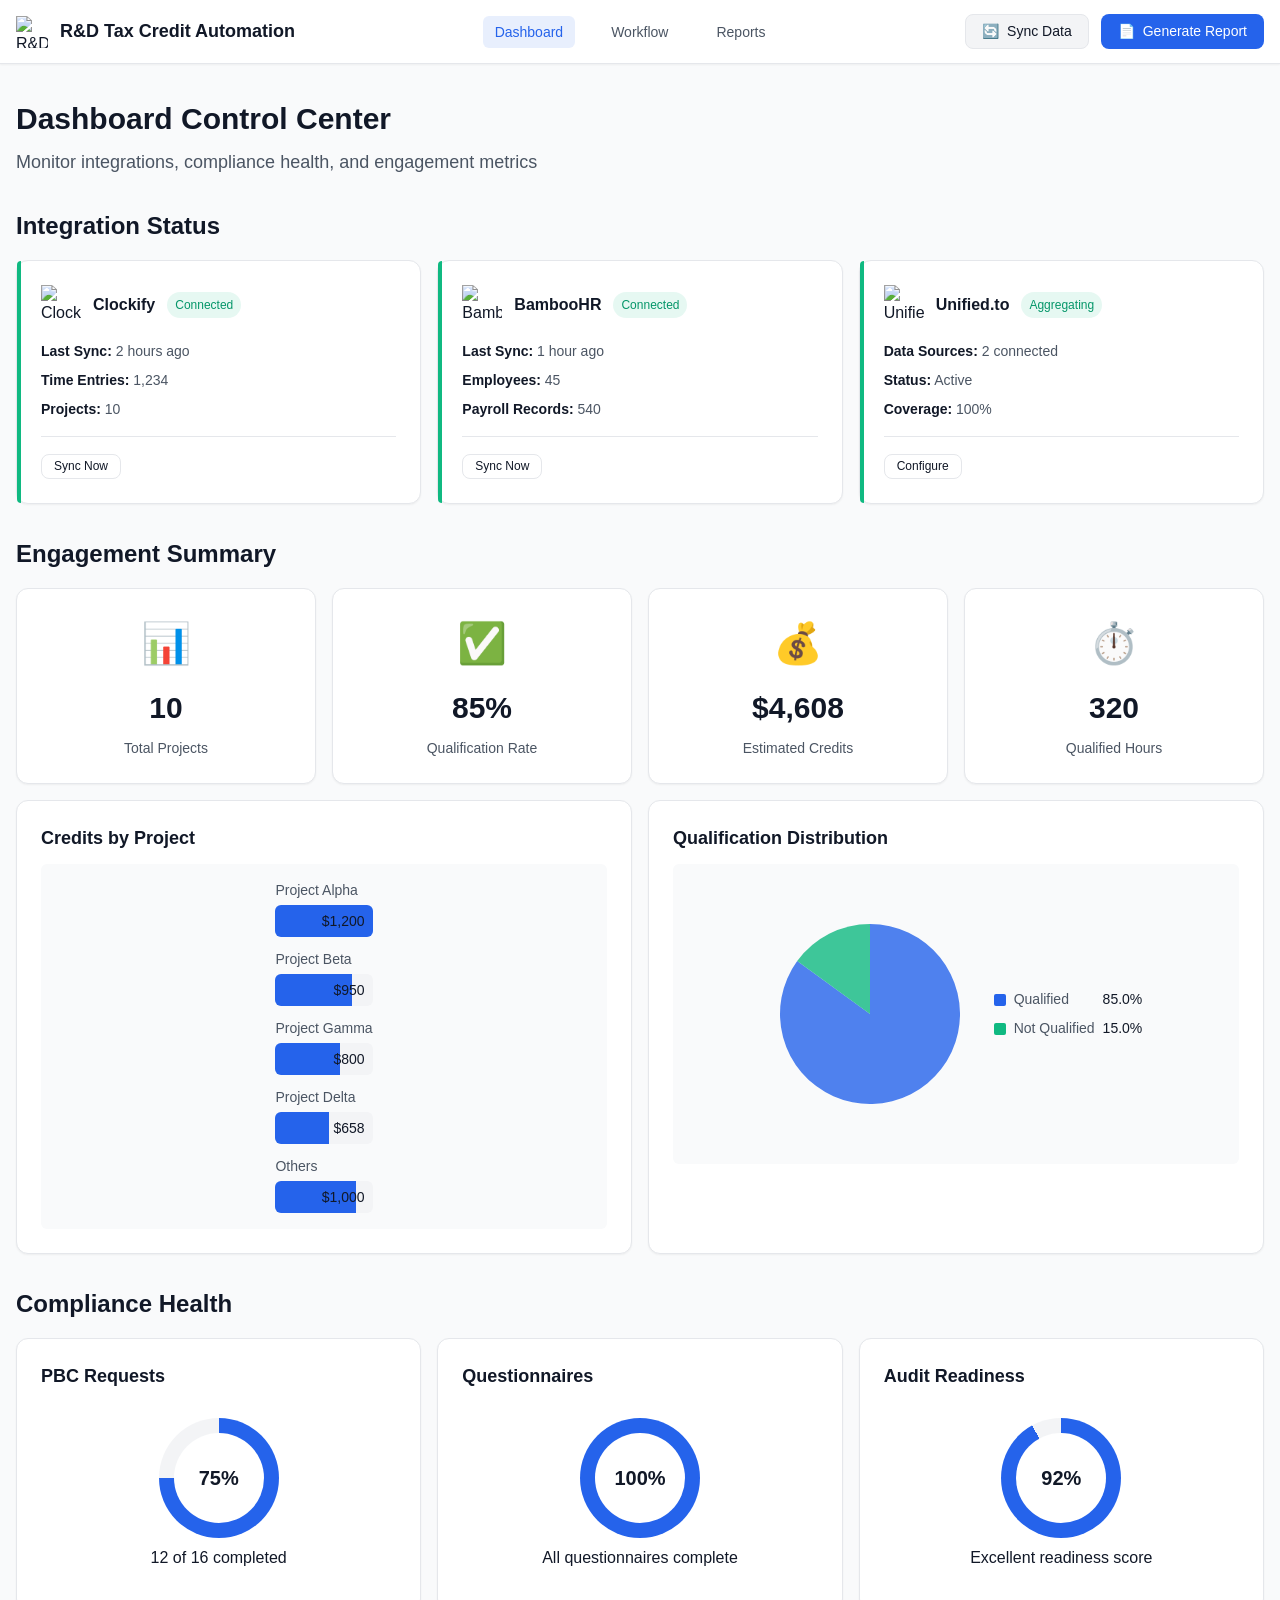
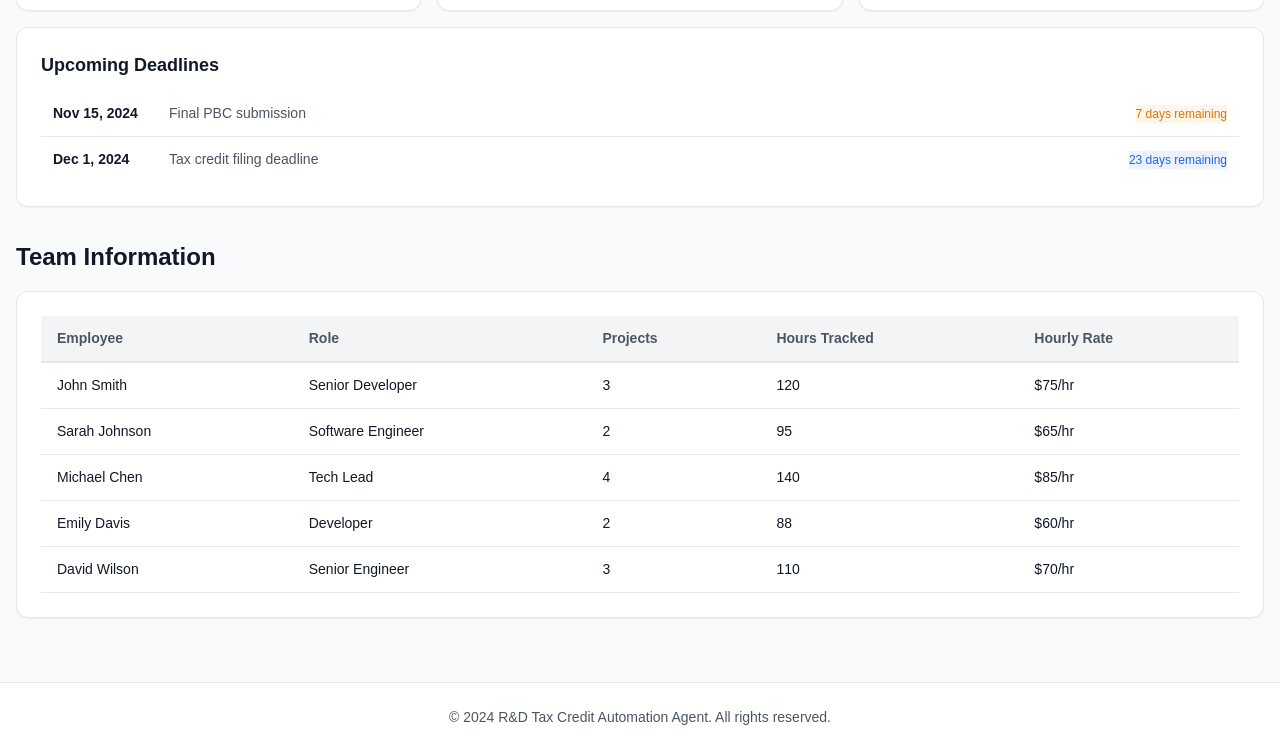
==== frontend/index.html @ 2ce55ed9 "files uploaded" ====
<!DOCTYPE html>
<html lang="en">
<head>
    <meta charset="UTF-8">
    <meta name="viewport" content="width=device-width, initial-scale=1.0">
    <meta name="description" content="R&D Tax Credit Automation Agent - Dashboard">
    <title>R&D Tax Credit Automation - Dashboard</title>
    
    <!-- CSS -->
    <link rel="stylesheet" href="css/variables.css">
    <link rel="stylesheet" href="css/reset.css">
    <link rel="stylesheet" href="css/utilities.css">
    <link rel="stylesheet" href="css/components.css">
    <link rel="stylesheet" href="css/dashboard.css">
    
    <!-- Favicon -->
    <link rel="icon" type="image/png" href="assets/icons/favicon.png">
</head>
<body>
    <!-- Navigation -->
    <nav class="navbar">
        <div class="container">
            <div class="navbar-brand">
                <img src="assets/icons/logo.svg" alt="R&D Tax Credit Automation" class="logo">
                <span class="brand-name">R&D Tax Credit Automation</span>
            </div>
            <ul class="navbar-menu">
                <li><a href="index.html" class="active">Dashboard</a></li>
                <li><a href="workflow.html">Workflow</a></li>
                <li><a href="reports.html">Reports</a></li>
            </ul>
            <div class="navbar-actions">
                <button class="btn btn-secondary" id="syncBtn">
                    <span class="icon">🔄</span> Sync Data
                </button>
                <button class="btn btn-primary" id="generateReportBtn">
                    <span class="icon">📄</span> Generate Report
                </button>
            </div>
        </div>
    </nav>

    <!-- Main Content -->
    <main class="main-content">
        <div class="container">
            <!-- Page Header -->
            <header class="page-header">
                <h1>Dashboard Control Center</h1>
                <p class="subtitle">Monitor integrations, compliance health, and engagement metrics</p>
            </header>

            <!-- Integration Status Section -->
            <section class="section">
                <h2 class="section-title">Integration Status</h2>
                <div class="grid grid-3">
                    <div class="card integration-card" data-status="healthy">
                        <div class="card-header">
                            <img src="assets/icons/clockify.svg" alt="Clockify" class="integration-icon">
                            <h3>Clockify</h3>
                            <span class="status-badge status-healthy">Connected</span>
                        </div>
                        <div class="card-body">
                            <p class="metric"><strong>Last Sync:</strong> 2 hours ago</p>
                            <p class="metric"><strong>Time Entries:</strong> 1,234</p>
                            <p class="metric"><strong>Projects:</strong> 10</p>
                        </div>
                        <div class="card-footer">
                            <button class="btn btn-sm btn-outline">Sync Now</button>
                        </div>
                    </div>

                    <div class="card integration-card" data-status="healthy">
                        <div class="card-header">
                            <img src="assets/icons/bamboohr.svg" alt="BambooHR" class="integration-icon">
                            <h3>BambooHR</h3>
                            <span class="status-badge status-healthy">Connected</span>
                        </div>
                        <div class="card-body">
                            <p class="metric"><strong>Last Sync:</strong> 1 hour ago</p>
                            <p class="metric"><strong>Employees:</strong> 45</p>
                            <p class="metric"><strong>Payroll Records:</strong> 540</p>
                        </div>
                        <div class="card-footer">
                            <button class="btn btn-sm btn-outline">Sync Now</button>
                        </div>
                    </div>

                    <div class="card integration-card" data-status="healthy">
                        <div class="card-header">
                            <img src="assets/icons/unified.svg" alt="Unified.to" class="integration-icon">
                            <h3>Unified.to</h3>
                            <span class="status-badge status-healthy">Aggregating</span>
                        </div>
                        <div class="card-body">
                            <p class="metric"><strong>Data Sources:</strong> 2 connected</p>
                            <p class="metric"><strong>Status:</strong> Active</p>
                            <p class="metric"><strong>Coverage:</strong> 100%</p>
                        </div>
                        <div class="card-footer">
                            <button class="btn btn-sm btn-outline">Configure</button>
                        </div>
                    </div>
                </div>
            </section>

            <!-- Engagement Summary Section -->
            <section class="section">
                <h2 class="section-title">Engagement Summary</h2>
                <div class="grid grid-4">
                    <div class="card stat-card">
                        <div class="stat-icon">📊</div>
                        <div class="stat-value">10</div>
                        <div class="stat-label">Total Projects</div>
                    </div>
                    <div class="card stat-card">
                        <div class="stat-icon">✅</div>
                        <div class="stat-value">85%</div>
                        <div class="stat-label">Qualification Rate</div>
                    </div>
                    <div class="card stat-card">
                        <div class="stat-icon">💰</div>
                        <div class="stat-value">$4,608</div>
                        <div class="stat-label">Estimated Credits</div>
                    </div>
                    <div class="card stat-card">
                        <div class="stat-icon">⏱️</div>
                        <div class="stat-value">320</div>
                        <div class="stat-label">Qualified Hours</div>
                    </div>
                </div>

                <div class="grid grid-2 mt-4">
                    <div class="card">
                        <h3 class="card-title">Credits by Project</h3>
                        <div id="creditsChart" class="chart-container">
                            <!-- Chart will be rendered by JavaScript -->
                        </div>
                    </div>
                    <div class="card">
                        <h3 class="card-title">Qualification Distribution</h3>
                        <div id="qualificationChart" class="chart-container">
                            <!-- Chart will be rendered by JavaScript -->
                        </div>
                    </div>
                </div>
            </section>

            <!-- Compliance Health Section -->
            <section class="section">
                <h2 class="section-title">Compliance Health</h2>
                <div class="grid grid-3">
                    <div class="card">
                        <h3 class="card-title">PBC Requests</h3>
                        <div class="compliance-metric">
                            <div class="progress-circle" data-progress="75">
                                <span class="progress-value">75%</span>
                            </div>
                            <p class="mt-2">12 of 16 completed</p>
                        </div>
                    </div>
                    <div class="card">
                        <h3 class="card-title">Questionnaires</h3>
                        <div class="compliance-metric">
                            <div class="progress-circle" data-progress="100">
                                <span class="progress-value">100%</span>
                            </div>
                            <p class="mt-2">All questionnaires complete</p>
                        </div>
                    </div>
                    <div class="card">
                        <h3 class="card-title">Audit Readiness</h3>
                        <div class="compliance-metric">
                            <div class="progress-circle" data-progress="92">
                                <span class="progress-value">92%</span>
                            </div>
                            <p class="mt-2">Excellent readiness score</p>
                        </div>
                    </div>
                </div>

                <div class="card mt-4">
                    <h3 class="card-title">Upcoming Deadlines</h3>
                    <ul class="deadline-list">
                        <li class="deadline-item">
                            <span class="deadline-date">Nov 15, 2024</span>
                            <span class="deadline-task">Final PBC submission</span>
                            <span class="deadline-status status-warning">7 days remaining</span>
                        </li>
                        <li class="deadline-item">
                            <span class="deadline-date">Dec 1, 2024</span>
                            <span class="deadline-task">Tax credit filing deadline</span>
                            <span class="deadline-status status-info">23 days remaining</span>
                        </li>
                    </ul>
                </div>
            </section>

            <!-- Team Information Section -->
            <section class="section">
                <h2 class="section-title">Team Information</h2>
                <div class="card">
                    <div class="table-container">
                        <table class="data-table">
                            <thead>
                                <tr>
                                    <th>Employee</th>
                                    <th>Role</th>
                                    <th>Projects</th>
                                    <th>Hours Tracked</th>
                                    <th>Hourly Rate</th>
                                </tr>
                            </thead>
                            <tbody id="teamTableBody">
                                <!-- Table rows will be populated by JavaScript -->
                            </tbody>
                        </table>
                    </div>
                </div>
            </section>
        </div>
    </main>

    <!-- Footer -->
    <footer class="footer">
        <div class="container">
            <p>&copy; 2024 R&D Tax Credit Automation Agent. All rights reserved.</p>
        </div>
    </footer>

    <!-- JavaScript -->
    <script src="js/utils.js"></script>
    <script src="js/charts.js"></script>
    <script src="js/dashboard.js"></script>
</body>
</html>
---- frontend/css/variables.css ----
/**
 * CSS Variables - Design System
 * Centralized design tokens for colors, typography, spacing, and more
 */

:root {
    /* Color Palette - Primary */
    --color-primary: #2563eb;
    --color-primary-light: #3b82f6;
    --color-primary-dark: #1e40af;
    --color-primary-hover: #1d4ed8;
    
    /* Color Palette - Secondary */
    --color-secondary: #64748b;
    --color-secondary-light: #94a3b8;
    --color-secondary-dark: #475569;
    
    /* Color Palette - Success */
    --color-success: #10b981;
    --color-success-light: #34d399;
    --color-success-dark: #059669;
    
    /* Color Palette - Warning */
    --color-warning: #f59e0b;
    --color-warning-light: #fbbf24;
    --color-warning-dark: #d97706;
    
    /* Color Palette - Error */
    --color-error: #ef4444;
    --color-error-light: #f87171;
    --color-error-dark: #dc2626;
    
    /* Color Palette - Info */
    --color-info: #3b82f6;
    --color-info-light: #60a5fa;
    --color-info-dark: #2563eb;
    
    /* Neutral Colors */
    --color-white: #ffffff;
    --color-black: #000000;
    --color-gray-50: #f9fafb;
    --color-gray-100: #f3f4f6;
    --color-gray-200: #e5e7eb;
    --color-gray-300: #d1d5db;
    --color-gray-400: #9ca3af;
    --color-gray-500: #6b7280;
    --color-gray-600: #4b5563;
    --color-gray-700: #374151;
    --color-gray-800: #1f2937;
    --color-gray-900: #111827;
    
    /* Background Colors */
    --bg-primary: var(--color-white);
    --bg-secondary: var(--color-gray-50);
    --bg-tertiary: var(--color-gray-100);
    --bg-dark: var(--color-gray-900);
    
    /* Text Colors */
    --text-primary: var(--color-gray-900);
    --text-secondary: var(--color-gray-600);
    --text-tertiary: var(--color-gray-500);
    --text-inverse: var(--color-white);
    --text-muted: var(--color-gray-400);
    
    /* Border Colors */
    --border-color: var(--color-gray-200);
    --border-color-light: var(--color-gray-100);
    --border-color-dark: var(--color-gray-300);
    
    /* Typography */
    --font-family-base: -apple-system, BlinkMacSystemFont, 'Segoe UI', Roboto, 'Helvetica Neue', Arial, sans-serif;
    --font-family-mono: 'SF Mono', Monaco, 'Cascadia Code', 'Roboto Mono', Consolas, 'Courier New', monospace;
    
    --font-size-xs: 0.75rem;      /* 12px */
    --font-size-sm: 0.875rem;     /* 14px */
    --font-size-base: 1rem;       /* 16px */
    --font-size-lg: 1.125rem;     /* 18px */
    --font-size-xl: 1.25rem;      /* 20px */
    --font-size-2xl: 1.5rem;      /* 24px */
    --font-size-3xl: 1.875rem;    /* 30px */
    --font-size-4xl: 2.25rem;     /* 36px */
    
    --font-weight-normal: 400;
    --font-weight-medium: 500;
    --font-weight-semibold: 600;
    --font-weight-bold: 700;
    
    --line-height-tight: 1.25;
    --line-height-normal: 1.5;
    --line-height-relaxed: 1.75;
    
    /* Spacing Scale */
    --spacing-0: 0;
    --spacing-1: 0.25rem;   /* 4px */
    --spacing-2: 0.5rem;    /* 8px */
    --spacing-3: 0.75rem;   /* 12px */
    --spacing-4: 1rem;      /* 16px */
    --spacing-5: 1.25rem;   /* 20px */
    --spacing-6: 1.5rem;    /* 24px */
    --spacing-8: 2rem;      /* 32px */
    --spacing-10: 2.5rem;   /* 40px */
    --spacing-12: 3rem;     /* 48px */
    --spacing-16: 4rem;     /* 64px */
    --spacing-20: 5rem;     /* 80px */
    
    /* Border Radius */
    --radius-sm: 0.25rem;   /* 4px */
    --radius-base: 0.375rem; /* 6px */
    --radius-md: 0.5rem;    /* 8px */
    --radius-lg: 0.75rem;   /* 12px */
    --radius-xl: 1rem;      /* 16px */
    --radius-full: 9999px;
    
    /* Shadows */
    --shadow-sm: 0 1px 2px 0 rgba(0, 0, 0, 0.05);
    --shadow-base: 0 1px 3px 0 rgba(0, 0, 0, 0.1), 0 1px 2px 0 rgba(0, 0, 0, 0.06);
    --shadow-md: 0 4px 6px -1px rgba(0, 0, 0, 0.1), 0 2px 4px -1px rgba(0, 0, 0, 0.06);
    --shadow-lg: 0 10px 15px -3px rgba(0, 0, 0, 0.1), 0 4px 6px -2px rgba(0, 0, 0, 0.05);
    --shadow-xl: 0 20px 25px -5px rgba(0, 0, 0, 0.1), 0 10px 10px -5px rgba(0, 0, 0, 0.04);
    --shadow-2xl: 0 25px 50px -12px rgba(0, 0, 0, 0.25);
    
    /* Transitions */
    --transition-fast: 150ms ease-in-out;
    --transition-base: 200ms ease-in-out;
    --transition-slow: 300ms ease-in-out;
    
    /* Z-Index Scale */
    --z-dropdown: 1000;
    --z-sticky: 1020;
    --z-fixed: 1030;
    --z-modal-backdrop: 1040;
    --z-modal: 1050;
    --z-popover: 1060;
    --z-tooltip: 1070;
    
    /* Container Widths */
    --container-sm: 640px;
    --container-md: 768px;
    --container-lg: 1024px;
    --container-xl: 1280px;
    --container-2xl: 1536px;
    
    /* Component Specific */
    --navbar-height: 64px;
    --sidebar-width: 280px;
    --footer-height: 60px;
    
    /* Status Colors */
    --status-healthy: var(--color-success);
    --status-warning: var(--color-warning);
    --status-error: var(--color-error);
    --status-info: var(--color-info);
    --status-pending: var(--color-gray-400);
}

/* Dark Mode Variables (Optional) */
@media (prefers-color-scheme: dark) {
    :root {
        --bg-primary: var(--color-gray-900);
        --bg-secondary: var(--color-gray-800);
        --bg-tertiary: var(--color-gray-700);
        
        --text-primary: var(--color-gray-100);
        --text-secondary: var(--color-gray-300);
        --text-tertiary: var(--color-gray-400);
        
        --border-color: var(--color-gray-700);
        --border-color-light: var(--color-gray-800);
        --border-color-dark: var(--color-gray-600);
    }
}
---- frontend/css/utilities.css ----
/**
 * Utility Classes
 * Reusable utility classes for common styling patterns
 */

/* Container */
.container {
    width: 100%;
    max-width: var(--container-xl);
    margin-left: auto;
    margin-right: auto;
    padding-left: var(--spacing-4);
    padding-right: var(--spacing-4);
}

.container-fluid {
    width: 100%;
    padding-left: var(--spacing-4);
    padding-right: var(--spacing-4);
}

/* Display */
.d-none { display: none !important; }
.d-block { display: block !important; }
.d-inline { display: inline !important; }
.d-inline-block { display: inline-block !important; }
.d-flex { display: flex !important; }
.d-inline-flex { display: inline-flex !important; }
.d-grid { display: grid !important; }

/* Flexbox */
.flex-row { flex-direction: row; }
.flex-column { flex-direction: column; }
.flex-wrap { flex-wrap: wrap; }
.flex-nowrap { flex-wrap: nowrap; }

.justify-start { justify-content: flex-start; }
.justify-end { justify-content: flex-end; }
.justify-center { justify-content: center; }
.justify-between { justify-content: space-between; }
.justify-around { justify-content: space-around; }

.align-start { align-items: flex-start; }
.align-end { align-items: flex-end; }
.align-center { align-items: center; }
.align-stretch { align-items: stretch; }

.flex-1 { flex: 1; }
.flex-auto { flex: auto; }
.flex-none { flex: none; }

/* Grid */
.grid {
    display: grid;
    gap: var(--spacing-4);
}

.grid-2 { grid-template-columns: repeat(2, 1fr); }
.grid-3 { grid-template-columns: repeat(3, 1fr); }
.grid-4 { grid-template-columns: repeat(4, 1fr); }
.grid-6 { grid-template-columns: repeat(6, 1fr); }

@media (max-width: 768px) {
    .grid-2,
    .grid-3,
    .grid-4,
    .grid-6 {
        grid-template-columns: 1fr;
    }
}

/* Spacing - Margin */
.m-0 { margin: 0 !important; }
.m-1 { margin: var(--spacing-1) !important; }
.m-2 { margin: var(--spacing-2) !important; }
.m-3 { margin: var(--spacing-3) !important; }
.m-4 { margin: var(--spacing-4) !important; }
.m-5 { margin: var(--spacing-5) !important; }
.m-6 { margin: var(--spacing-6) !important; }
.m-8 { margin: var(--spacing-8) !important; }

.mt-0 { margin-top: 0 !important; }
.mt-1 { margin-top: var(--spacing-1) !important; }
.mt-2 { margin-top: var(--spacing-2) !important; }
.mt-3 { margin-top: var(--spacing-3) !important; }
.mt-4 { margin-top: var(--spacing-4) !important; }
.mt-5 { margin-top: var(--spacing-5) !important; }
.mt-6 { margin-top: var(--spacing-6) !important; }
.mt-8 { margin-top: var(--spacing-8) !important; }

.mb-0 { margin-bottom: 0 !important; }
.mb-1 { margin-bottom: var(--spacing-1) !important; }
.mb-2 { margin-bottom: var(--spacing-2) !important; }
.mb-3 { margin-bottom: var(--spacing-3) !important; }
.mb-4 { margin-bottom: var(--spacing-4) !important; }
.mb-5 { margin-bottom: var(--spacing-5) !important; }
.mb-6 { margin-bottom: var(--spacing-6) !important; }
.mb-8 { margin-bottom: var(--spacing-8) !important; }

.ml-0 { margin-left: 0 !important; }
.ml-1 { margin-left: var(--spacing-1) !important; }
.ml-2 { margin-left: var(--spacing-2) !important; }
.ml-3 { margin-left: var(--spacing-3) !important; }
.ml-4 { margin-left: var(--spacing-4) !important; }

.mr-0 { margin-right: 0 !important; }
.mr-1 { margin-right: var(--spacing-1) !important; }
.mr-2 { margin-right: var(--spacing-2) !important; }
.mr-3 { margin-right: var(--spacing-3) !important; }
.mr-4 { margin-right: var(--spacing-4) !important; }

/* Spacing - Padding */
.p-0 { padding: 0 !important; }
.p-1 { padding: var(--spacing-1) !important; }
.p-2 { padding: var(--spacing-2) !important; }
.p-3 { padding: var(--spacing-3) !important; }
.p-4 { padding: var(--spacing-4) !important; }
.p-5 { padding: var(--spacing-5) !important; }
.p-6 { padding: var(--spacing-6) !important; }
.p-8 { padding: var(--spacing-8) !important; }

.pt-0 { padding-top: 0 !important; }
.pt-1 { padding-top: var(--spacing-1) !important; }
.pt-2 { padding-top: var(--spacing-2) !important; }
.pt-3 { padding-top: var(--spacing-3) !important; }
.pt-4 { padding-top: var(--spacing-4) !important; }

.pb-0 { padding-bottom: 0 !important; }
.pb-1 { padding-bottom: var(--spacing-1) !important; }
.pb-2 { padding-bottom: var(--spacing-2) !important; }
.pb-3 { padding-bottom: var(--spacing-3) !important; }
.pb-4 { padding-bottom: var(--spacing-4) !important; }

/* Text Alignment */
.text-left { text-align: left !important; }
.text-center { text-align: center !important; }
.text-right { text-align: right !important; }

/* Text Colors */
.text-primary { color: var(--text-primary) !important; }
.text-secondary { color: var(--text-secondary) !important; }
.text-tertiary { color: var(--text-tertiary) !important; }
.text-muted { color: var(--text-muted) !important; }
.text-success { color: var(--color-success) !important; }
.text-warning { color: var(--color-warning) !important; }
.text-error { color: var(--color-error) !important; }
.text-info { color: var(--color-info) !important; }

/* Font Weight */
.font-normal { font-weight: var(--font-weight-normal) !important; }
.font-medium { font-weight: var(--font-weight-medium) !important; }
.font-semibold { font-weight: var(--font-weight-semibold) !important; }
.font-bold { font-weight: var(--font-weight-bold) !important; }

/* Font Size */
.text-xs { font-size: var(--font-size-xs) !important; }
.text-sm { font-size: var(--font-size-sm) !important; }
.text-base { font-size: var(--font-size-base) !important; }
.text-lg { font-size: var(--font-size-lg) !important; }
.text-xl { font-size: var(--font-size-xl) !important; }
.text-2xl { font-size: var(--font-size-2xl) !important; }
.text-3xl { font-size: var(--font-size-3xl) !important; }

/* Background Colors */
.bg-primary { background-color: var(--bg-primary) !important; }
.bg-secondary { background-color: var(--bg-secondary) !important; }
.bg-tertiary { background-color: var(--bg-tertiary) !important; }
.bg-success { background-color: var(--color-success) !important; }
.bg-warning { background-color: var(--color-warning) !important; }
.bg-error { background-color: var(--color-error) !important; }
.bg-info { background-color: var(--color-info) !important; }

/* Border */
.border { border: 1px solid var(--border-color) !important; }
.border-top { border-top: 1px solid var(--border-color) !important; }
.border-bottom { border-bottom: 1px solid var(--border-color) !important; }
.border-left { border-left: 1px solid var(--border-color) !important; }
.border-right { border-right: 1px solid var(--border-color) !important; }
.border-none { border: none !important; }

/* Border Radius */
.rounded-none { border-radius: 0 !important; }
.rounded-sm { border-radius: var(--radius-sm) !important; }
.rounded { border-radius: var(--radius-base) !important; }
.rounded-md { border-radius: var(--radius-md) !important; }
.rounded-lg { border-radius: var(--radius-lg) !important; }
.rounded-full { border-radius: var(--radius-full) !important; }

/* Shadow */
.shadow-none { box-shadow: none !important; }
.shadow-sm { box-shadow: var(--shadow-sm) !important; }
.shadow { box-shadow: var(--shadow-base) !important; }
.shadow-md { box-shadow: var(--shadow-md) !important; }
.shadow-lg { box-shadow: var(--shadow-lg) !important; }
.shadow-xl { box-shadow: var(--shadow-xl) !important; }

/* Width */
.w-full { width: 100% !important; }
.w-auto { width: auto !important; }
.w-50 { width: 50% !important; }

/* Height */
.h-full { height: 100% !important; }
.h-auto { height: auto !important; }
.h-screen { height: 100vh !important; }

/* Overflow */
.overflow-hidden { overflow: hidden !important; }
.overflow-auto { overflow: auto !important; }
.overflow-scroll { overflow: scroll !important; }

/* Position */
.position-relative { position: relative !important; }
.position-absolute { position: absolute !important; }
.position-fixed { position: fixed !important; }
.position-sticky { position: sticky !important; }

/* Cursor */
.cursor-pointer { cursor: pointer !important; }
.cursor-default { cursor: default !important; }
.cursor-not-allowed { cursor: not-allowed !important; }

/* Visibility */
.visible { visibility: visible !important; }
.invisible { visibility: hidden !important; }

/* Opacity */
.opacity-0 { opacity: 0 !important; }
.opacity-50 { opacity: 0.5 !important; }
.opacity-75 { opacity: 0.75 !important; }
.opacity-100 { opacity: 1 !important; }

/* Transitions */
.transition { transition: all var(--transition-base) !important; }
.transition-fast { transition: all var(--transition-fast) !important; }
.transition-slow { transition: all var(--transition-slow) !important; }
---- frontend/css/components.css ----
/**
 * Component Styles
 * Reusable component styles for buttons, cards, forms, etc.
 */

/* ========== Buttons ========== */
.btn {
    display: inline-flex;
    align-items: center;
    justify-content: center;
    gap: var(--spacing-2);
    padding: var(--spacing-2) var(--spacing-4);
    font-size: var(--font-size-sm);
    font-weight: var(--font-weight-medium);
    line-height: var(--line-height-tight);
    border-radius: var(--radius-md);
    border: 1px solid transparent;
    cursor: pointer;
    transition: all var(--transition-base);
    white-space: nowrap;
}

.btn:hover {
    transform: translateY(-1px);
    box-shadow: var(--shadow-md);
}

.btn:active {
    transform: translateY(0);
}

.btn:disabled {
    opacity: 0.5;
    cursor: not-allowed;
    transform: none;
}

.btn-primary {
    background-color: var(--color-primary);
    color: var(--color-white);
}

.btn-primary:hover {
    background-color: var(--color-primary-hover);
}

.btn-secondary {
    background-color: var(--color-gray-100);
    color: var(--text-primary);
    border-color: var(--border-color);
}

.btn-secondary:hover {
    background-color: var(--color-gray-200);
}

.btn-outline {
    background-color: transparent;
    color: var(--text-primary);
    border-color: var(--border-color);
}

.btn-outline:hover {
    background-color: var(--bg-secondary);
}

.btn-sm {
    padding: var(--spacing-1) var(--spacing-3);
    font-size: var(--font-size-xs);
}

.btn-lg {
    padding: var(--spacing-3) var(--spacing-6);
    font-size: var(--font-size-base);
}

.btn-block {
    width: 100%;
}

.btn-group {
    display: inline-flex;
    gap: var(--spacing-1);
}

.btn-close {
    width: 32px;
    height: 32px;
    padding: 0;
    font-size: var(--font-size-2xl);
    line-height: 1;
    color: var(--text-secondary);
    background: transparent;
    border: none;
    cursor: pointer;
    transition: color var(--transition-base);
}

.btn-close:hover {
    color: var(--text-primary);
}

/* ========== Cards ========== */
.card {
    background-color: var(--bg-primary);
    border: 1px solid var(--border-color);
    border-radius: var(--radius-lg);
    padding: var(--spacing-6);
    box-shadow: var(--shadow-sm);
    transition: box-shadow var(--transition-base);
}

.card:hover {
    box-shadow: var(--shadow-md);
}

.card-header {
    display: flex;
    align-items: center;
    gap: var(--spacing-3);
    margin-bottom: var(--spacing-4);
}

.card-title {
    font-size: var(--font-size-lg);
    font-weight: var(--font-weight-semibold);
    color: var(--text-primary);
    margin-bottom: var(--spacing-3);
}

.card-body {
    color: var(--text-secondary);
}

.card-footer {
    margin-top: var(--spacing-4);
    padding-top: var(--spacing-4);
    border-top: 1px solid var(--border-color);
}

/* ========== Forms ========== */
.form-group {
    margin-bottom: var(--spacing-4);
}

.form-group label {
    display: block;
    margin-bottom: var(--spacing-2);
    font-size: var(--font-size-sm);
    font-weight: var(--font-weight-medium);
    color: var(--text-primary);
}

.form-control {
    width: 100%;
    padding: var(--spacing-2) var(--spacing-3);
    font-size: var(--font-size-sm);
    line-height: var(--line-height-normal);
    color: var(--text-primary);
    background-color: var(--bg-primary);
    border: 1px solid var(--border-color);
    border-radius: var(--radius-base);
    transition: border-color var(--transition-base);
}

.form-control:focus {
    outline: none;
    border-color: var(--color-primary);
    box-shadow: 0 0 0 3px rgba(37, 99, 235, 0.1);
}

.form-control:disabled {
    background-color: var(--bg-tertiary);
    cursor: not-allowed;
}

.form-control::placeholder {
    color: var(--text-muted);
}

select.form-control {
    cursor: pointer;
}

textarea.form-control {
    min-height: 100px;
    resize: vertical;
}

/* ========== Status Badges ========== */
.status-badge {
    display: inline-flex;
    align-items: center;
    padding: var(--spacing-1) var(--spacing-2);
    font-size: var(--font-size-xs);
    font-weight: var(--font-weight-medium);
    border-radius: var(--radius-full);
    white-space: nowrap;
}

.status-healthy {
    background-color: rgba(16, 185, 129, 0.1);
    color: var(--color-success-dark);
}

.status-warning {
    background-color: rgba(245, 158, 11, 0.1);
    color: var(--color-warning-dark);
}

.status-error {
    background-color: rgba(239, 68, 68, 0.1);
    color: var(--color-error-dark);
}

.status-info {
    background-color: rgba(59, 130, 246, 0.1);
    color: var(--color-info-dark);
}

.status-pending {
    background-color: rgba(156, 163, 175, 0.1);
    color: var(--color-gray-600);
}

/* ========== Tables ========== */
.table-container {
    overflow-x: auto;
}

.data-table {
    width: 100%;
    border-collapse: collapse;
}

.data-table thead {
    background-color: var(--bg-tertiary);
}

.data-table th {
    padding: var(--spacing-3) var(--spacing-4);
    text-align: left;
    font-size: var(--font-size-sm);
    font-weight: var(--font-weight-semibold);
    color: var(--text-secondary);
    border-bottom: 2px solid var(--border-color);
}

.data-table td {
    padding: var(--spacing-3) var(--spacing-4);
    font-size: var(--font-size-sm);
    color: var(--text-primary);
    border-bottom: 1px solid var(--border-color);
}

.data-table tbody tr:hover {
    background-color: var(--bg-secondary);
}

/* ========== Navigation ========== */
.navbar {
    position: sticky;
    top: 0;
    z-index: var(--z-sticky);
    height: var(--navbar-height);
    background-color: var(--bg-primary);
    border-bottom: 1px solid var(--border-color);
    box-shadow: var(--shadow-sm);
}

.navbar .container {
    display: flex;
    align-items: center;
    justify-content: space-between;
    height: 100%;
}

.navbar-brand {
    display: flex;
    align-items: center;
    gap: var(--spacing-3);
}

.navbar-brand .logo {
    width: 32px;
    height: 32px;
}

.brand-name {
    font-size: var(--font-size-lg);
    font-weight: var(--font-weight-semibold);
    color: var(--text-primary);
}

.navbar-menu {
    display: flex;
    gap: var(--spacing-6);
}

.navbar-menu a {
    padding: var(--spacing-2) var(--spacing-3);
    font-size: var(--font-size-sm);
    font-weight: var(--font-weight-medium);
    color: var(--text-secondary);
    border-radius: var(--radius-base);
    transition: all var(--transition-base);
}

.navbar-menu a:hover {
    color: var(--text-primary);
    background-color: var(--bg-secondary);
}

.navbar-menu a.active {
    color: var(--color-primary);
    background-color: rgba(37, 99, 235, 0.1);
}

.navbar-actions {
    display: flex;
    gap: var(--spacing-3);
}

/* ========== Footer ========== */
.footer {
    margin-top: auto;
    padding: var(--spacing-6) 0;
    background-color: var(--bg-primary);
    border-top: 1px solid var(--border-color);
    text-align: center;
    color: var(--text-secondary);
    font-size: var(--font-size-sm);
}

/* ========== Main Content ========== */
.main-content {
    min-height: calc(100vh - var(--navbar-height) - var(--footer-height));
    padding: var(--spacing-8) 0;
}

/* ========== Page Header ========== */
.page-header {
    margin-bottom: var(--spacing-8);
}

.page-header h1 {
    font-size: var(--font-size-3xl);
    font-weight: var(--font-weight-bold);
    color: var(--text-primary);
    margin-bottom: var(--spacing-2);
}

.page-header .subtitle {
    font-size: var(--font-size-lg);
    color: var(--text-secondary);
}

/* ========== Section ========== */
.section {
    margin-bottom: var(--spacing-8);
}

.section-title {
    font-size: var(--font-size-2xl);
    font-weight: var(--font-weight-semibold);
    color: var(--text-primary);
    margin-bottom: var(--spacing-4);
}

/* ========== Modal ========== */
.modal {
    position: fixed;
    top: 0;
    left: 0;
    width: 100%;
    height: 100%;
    z-index: var(--z-modal);
    display: none;
    align-items: center;
    justify-content: center;
}

.modal.active {
    display: flex;
}

.modal-overlay {
    position: absolute;
    top: 0;
    left: 0;
    width: 100%;
    height: 100%;
    background-color: rgba(0, 0, 0, 0.5);
    z-index: var(--z-modal-backdrop);
}

.modal-content {
    position: relative;
    z-index: var(--z-modal);
    width: 90%;
    max-width: 600px;
    max-height: 90vh;
    background-color: var(--bg-primary);
    border-radius: var(--radius-lg);
    box-shadow: var(--shadow-2xl);
    overflow: hidden;
    display: flex;
    flex-direction: column;
}

.modal-lg {
    max-width: 900px;
}

.modal-header {
    display: flex;
    align-items: center;
    justify-content: space-between;
    padding: var(--spacing-6);
    border-bottom: 1px solid var(--border-color);
}

.modal-header h2 {
    font-size: var(--font-size-xl);
    font-weight: var(--font-weight-semibold);
    color: var(--text-primary);
}

.modal-body {
    flex: 1;
    padding: var(--spacing-6);
    overflow-y: auto;
}

.modal-footer {
    display: flex;
    align-items: center;
    justify-content: flex-end;
    gap: var(--spacing-3);
    padding: var(--spacing-6);
    border-top: 1px solid var(--border-color);
}

/* ========== Progress Bar ========== */
.progress-bar-container {
    width: 100%;
    height: 8px;
    background-color: var(--bg-tertiary);
    border-radius: var(--radius-full);
    overflow: hidden;
}

.progress-bar-fill {
    height: 100%;
    background-color: var(--color-primary);
    border-radius: var(--radius-full);
    transition: width var(--transition-slow);
}

/* ========== Loading Spinner ========== */
.spinner {
    display: inline-block;
    width: 20px;
    height: 20px;
    border: 2px solid var(--border-color);
    border-top-color: var(--color-primary);
    border-radius: 50%;
    animation: spin 0.8s linear infinite;
}

@keyframes spin {
    to { transform: rotate(360deg); }
}

/* ========== Empty State ========== */
.empty-state {
    text-align: center;
    padding: var(--spacing-12) var(--spacing-6);
}

.empty-icon {
    font-size: 4rem;
    margin-bottom: var(--spacing-4);
}

.empty-state h3 {
    font-size: var(--font-size-xl);
    font-weight: var(--font-weight-semibold);
    color: var(--text-primary);
    margin-bottom: var(--spacing-2);
}

.empty-state p {
    font-size: var(--font-size-base);
    color: var(--text-secondary);
    margin-bottom: var(--spacing-6);
}

/* ========== Icon ========== */
.icon {
    display: inline-block;
    font-style: normal;
}
---- frontend/css/dashboard.css ----
/**
 * Dashboard Page Styles
 */

/* Integration Cards */
.integration-card {
    position: relative;
}

.integration-card[data-status="healthy"]::before {
    content: '';
    position: absolute;
    top: 0;
    left: 0;
    width: 4px;
    height: 100%;
    background-color: var(--status-healthy);
    border-radius: var(--radius-lg) 0 0 var(--radius-lg);
}

.integration-icon {
    width: 40px;
    height: 40px;
}

.integration-card h3 {
    font-size: var(--font-size-base);
    font-weight: var(--font-weight-semibold);
    color: var(--text-primary);
}

.integration-card .metric {
    font-size: var(--font-size-sm);
    color: var(--text-secondary);
    margin-bottom: var(--spacing-2);
}

.integration-card .metric strong {
    color: var(--text-primary);
}

/* Stat Cards */
.stat-card {
    text-align: center;
    padding: var(--spacing-6);
}

.stat-icon {
    font-size: 2.5rem;
    margin-bottom: var(--spacing-3);
}

.stat-value {
    font-size: var(--font-size-3xl);
    font-weight: var(--font-weight-bold);
    color: var(--text-primary);
    margin-bottom: var(--spacing-2);
}

.stat-label {
    font-size: var(--font-size-sm);
    color: var(--text-secondary);
}

/* Chart Container */
.chart-container {
    min-height: 300px;
    display: flex;
    align-items: center;
    justify-content: center;
    background-color: var(--bg-secondary);
    border-radius: var(--radius-base);
    padding: var(--spacing-4);
}

/* Compliance Metrics */
.compliance-metric {
    display: flex;
    flex-direction: column;
    align-items: center;
    padding: var(--spacing-4);
}

.progress-circle {
    position: relative;
    width: 120px;
    height: 120px;
    border-radius: 50%;
    background: conic-gradient(
        var(--color-primary) 0deg,
        var(--color-primary) calc(var(--progress, 0) * 3.6deg),
        var(--bg-tertiary) calc(var(--progress, 0) * 3.6deg),
        var(--bg-tertiary) 360deg
    );
    display: flex;
    align-items: center;
    justify-content: center;
}

.progress-circle::before {
    content: '';
    position: absolute;
    width: 90px;
    height: 90px;
    border-radius: 50%;
    background-color: var(--bg-primary);
}

.progress-value {
    position: relative;
    z-index: 1;
    font-size: var(--font-size-xl);
    font-weight: var(--font-weight-bold);
    color: var(--text-primary);
}

/* Deadline List */
.deadline-list {
    list-style: none;
}

.deadline-item {
    display: flex;
    align-items: center;
    justify-content: space-between;
    padding: var(--spacing-3);
    border-bottom: 1px solid var(--border-color);
}

.deadline-item:last-child {
    border-bottom: none;
}

.deadline-date {
    font-size: var(--font-size-sm);
    font-weight: var(--font-weight-semibold);
    color: var(--text-primary);
    min-width: 100px;
}

.deadline-task {
    flex: 1;
    font-size: var(--font-size-sm);
    color: var(--text-secondary);
    margin: 0 var(--spacing-4);
}

.deadline-status {
    font-size: var(--font-size-xs);
}
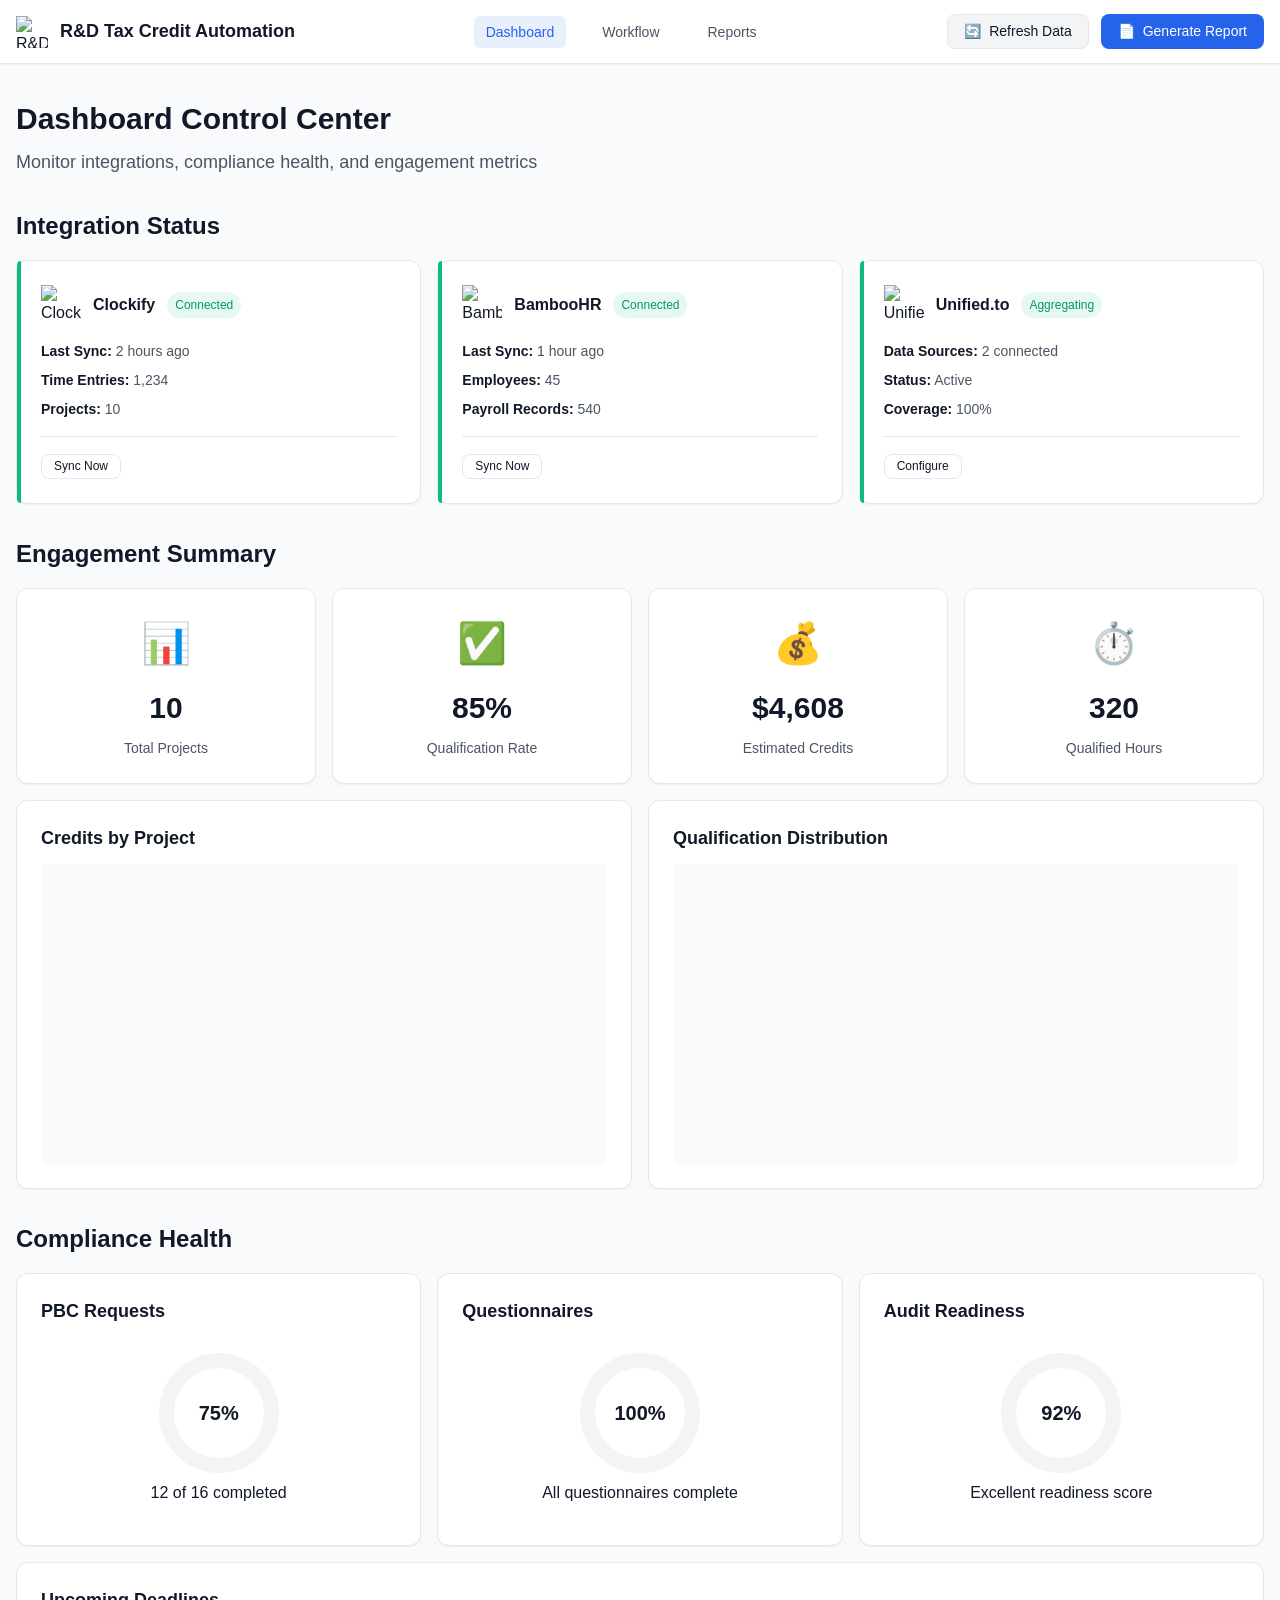
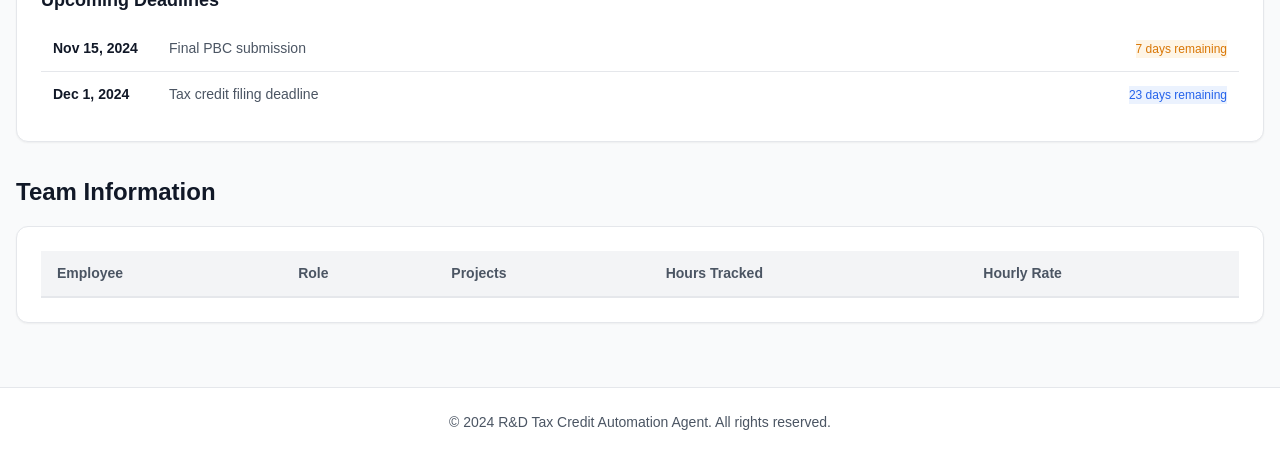
==== commit caf8d8a7: "files uploaded" ====
--- a/frontend/index.html
+++ b/frontend/index.html
@@ -12,6 +12,7 @@
     <link rel="stylesheet" href="css/utilities.css">
     <link rel="stylesheet" href="css/components.css">
     <link rel="stylesheet" href="css/dashboard.css">
+    <link rel="stylesheet" href="css/dashboard-enhanced.css">
     
     <!-- Favicon -->
     <link rel="icon" type="image/png" href="assets/icons/favicon.png">
@@ -31,7 +32,7 @@
             </ul>
             <div class="navbar-actions">
                 <button class="btn btn-secondary" id="syncBtn">
-                    <span class="icon">🔄</span> Sync Data
+                    <span class="icon">🔄</span> Refresh Data
                 </button>
                 <button class="btn btn-primary" id="generateReportBtn">
                     <span class="icon">📄</span> Generate Report
@@ -229,7 +230,9 @@
 
     <!-- JavaScript -->
     <script src="js/utils.js"></script>
+    <script src="js/api.js"></script>
     <script src="js/charts.js"></script>
+    <script src="js/charts-enhanced.js"></script>
     <script src="js/dashboard.js"></script>
 </body>
 </html>
--- a/frontend/css/utilities.css
+++ b/frontend/css/utilities.css
@@ -29,6 +29,7 @@
 .d-grid { display: grid !important; }
 
 /* Flexbox */
+.flex { display: flex; }
 .flex-row { flex-direction: row; }
 .flex-column { flex-direction: column; }
 .flex-wrap { flex-wrap: wrap; }
@@ -48,6 +49,13 @@
 .flex-1 { flex: 1; }
 .flex-auto { flex: auto; }
 .flex-none { flex: none; }
+
+/* Gap utilities */
+.gap-1 { gap: var(--spacing-1); }
+.gap-2 { gap: var(--spacing-2); }
+.gap-3 { gap: var(--spacing-3); }
+.gap-4 { gap: var(--spacing-4); }
+.gap-6 { gap: var(--spacing-6); }
 
 /* Grid */
 .grid {
--- a/frontend/css/dashboard-enhanced.css
+++ b/frontend/css/dashboard-enhanced.css
@@ -0,0 +1,558 @@
+/**
+ * Enhanced Dashboard Styles
+ * Polished design matching reference images (Arcadia & Engagement Tracking)
+ */
+
+/* ========== Enhanced Donut Charts ========== */
+.donut-chart-container {
+    display: flex;
+    align-items: center;
+    justify-content: center;
+    gap: var(--spacing-8);
+    padding: var(--spacing-4);
+}
+
+.donut-chart {
+    position: relative;
+    width: 160px;
+    height: 160px;
+}
+
+.donut-chart svg {
+    transform: rotate(-90deg);
+}
+
+.donut-chart-center {
+    position: absolute;
+    top: 50%;
+    left: 50%;
+    transform: translate(-50%, -50%);
+    text-align: center;
+}
+
+.donut-chart-value {
+    display: block;
+    font-size: var(--font-size-3xl);
+    font-weight: var(--font-weight-bold);
+    color: var(--text-primary);
+    line-height: 1;
+}
+
+.donut-chart-label {
+    display: block;
+    font-size: var(--font-size-xs);
+    color: var(--text-secondary);
+    margin-top: var(--spacing-1);
+}
+
+/* ========== Status Breakdown ========== */
+.status-breakdown {
+    display: flex;
+    flex-direction: column;
+    gap: var(--spacing-2);
+    margin-top: var(--spacing-4);
+}
+
+.status-item {
+    display: flex;
+    align-items: center;
+    gap: var(--spacing-3);
+    padding: var(--spacing-2);
+    border-radius: var(--radius-base);
+    transition: background-color var(--transition-base);
+}
+
+.status-item:hover {
+    background-color: var(--bg-secondary);
+}
+
+.status-dot {
+    width: 12px;
+    height: 12px;
+    border-radius: 50%;
+    flex-shrink: 0;
+}
+
+.status-dot.status-healthy {
+    background-color: var(--color-success);
+}
+
+.status-dot.status-info {
+    background-color: var(--color-info);
+}
+
+.status-dot.status-warning {
+    background-color: var(--color-warning);
+}
+
+.status-dot.status-error {
+    background-color: var(--color-error);
+}
+
+.status-dot.status-pending {
+    background-color: var(--color-gray-400);
+}
+
+.status-label {
+    flex: 1;
+    font-size: var(--font-size-sm);
+    color: var(--text-primary);
+}
+
+.status-count {
+    font-size: var(--font-size-sm);
+    font-weight: var(--font-weight-semibold);
+    color: var(--text-primary);
+    min-width: 24px;
+    text-align: right;
+}
+
+.status-toggle {
+    padding: var(--spacing-1);
+    font-size: var(--font-size-xs);
+    color: var(--text-secondary);
+    background: transparent;
+    border: none;
+    cursor: pointer;
+    transition: transform var(--transition-base);
+}
+
+.status-toggle:hover {
+    color: var(--text-primary);
+}
+
+.status-toggle.expanded {
+    transform: rotate(180deg);
+}
+
+/* ========== Enhanced Stat Cards ========== */
+.stat-card-enhanced {
+    position: relative;
+    text-align: center;
+    padding: var(--spacing-6);
+    background: linear-gradient(135deg, var(--bg-primary) 0%, var(--bg-secondary) 100%);
+}
+
+.stat-trend {
+    display: inline-flex;
+    align-items: center;
+    gap: var(--spacing-1);
+    margin-top: var(--spacing-2);
+    padding: var(--spacing-1) var(--spacing-2);
+    font-size: var(--font-size-xs);
+    font-weight: var(--font-weight-medium);
+    border-radius: var(--radius-full);
+}
+
+.stat-trend.trend-up {
+    background-color: rgba(16, 185, 129, 0.1);
+    color: var(--color-success-dark);
+}
+
+.stat-trend.trend-down {
+    background-color: rgba(239, 68, 68, 0.1);
+    color: var(--color-error-dark);
+}
+
+.stat-trend.trend-neutral {
+    background-color: rgba(156, 163, 175, 0.1);
+    color: var(--color-gray-600);
+}
+
+.trend-icon {
+    font-size: var(--font-size-sm);
+    line-height: 1;
+}
+
+.trend-value {
+    font-weight: var(--font-weight-semibold);
+}
+
+/* ========== Enhanced Tables ========== */
+.data-table-enhanced {
+    width: 100%;
+    border-collapse: separate;
+    border-spacing: 0;
+}
+
+.data-table-enhanced thead {
+    background-color: var(--bg-secondary);
+}
+
+.data-table-enhanced th {
+    padding: var(--spacing-3) var(--spacing-4);
+    text-align: left;
+    font-size: var(--font-size-xs);
+    font-weight: var(--font-weight-semibold);
+    color: var(--text-secondary);
+    text-transform: uppercase;
+    letter-spacing: 0.05em;
+    border-bottom: 2px solid var(--border-color);
+}
+
+.data-table-enhanced th:first-child {
+    border-top-left-radius: var(--radius-base);
+}
+
+.data-table-enhanced th:last-child {
+    border-top-right-radius: var(--radius-base);
+}
+
+.data-table-enhanced td {
+    padding: var(--spacing-4);
+    font-size: var(--font-size-sm);
+    color: var(--text-primary);
+    border-bottom: 1px solid var(--border-color-light);
+}
+
+.data-table-enhanced tbody tr {
+    transition: all var(--transition-base);
+}
+
+.data-table-enhanced tbody tr:hover {
+    background-color: var(--bg-secondary);
+    box-shadow: 0 2px 4px rgba(0, 0, 0, 0.05);
+}
+
+.data-table-enhanced tbody tr:last-child td {
+    border-bottom: none;
+}
+
+.table-actions {
+    display: flex;
+    gap: var(--spacing-2);
+    justify-content: flex-end;
+}
+
+.table-action-btn {
+    padding: var(--spacing-1);
+    font-size: var(--font-size-base);
+    color: var(--text-secondary);
+    background: transparent;
+    border: none;
+    cursor: pointer;
+    transition: all var(--transition-base);
+    border-radius: var(--radius-sm);
+}
+
+.table-action-btn:hover {
+    color: var(--text-primary);
+    background-color: var(--bg-tertiary);
+}
+
+/* ========== Filter Dropdown ========== */
+.filter-dropdown {
+    position: relative;
+    display: inline-block;
+}
+
+.dropdown-trigger {
+    display: flex;
+    align-items: center;
+    gap: var(--spacing-2);
+    padding: var(--spacing-2) var(--spacing-4);
+    font-size: var(--font-size-sm);
+    font-weight: var(--font-weight-medium);
+    color: var(--text-primary);
+    background-color: var(--bg-primary);
+    border: 1px solid var(--border-color);
+    border-radius: var(--radius-md);
+    cursor: pointer;
+    transition: all var(--transition-base);
+}
+
+.dropdown-trigger:hover {
+    background-color: var(--bg-secondary);
+    border-color: var(--border-color-dark);
+}
+
+.dropdown-icon {
+    font-size: var(--font-size-xs);
+    transition: transform var(--transition-base);
+}
+
+.filter-dropdown.active .dropdown-icon {
+    transform: rotate(180deg);
+}
+
+.dropdown-menu {
+    position: absolute;
+    top: calc(100% + var(--spacing-1));
+    left: 0;
+    min-width: 200px;
+    background-color: var(--bg-primary);
+    border: 1px solid var(--border-color);
+    border-radius: var(--radius-md);
+    box-shadow: var(--shadow-lg);
+    opacity: 0;
+    visibility: hidden;
+    transform: translateY(-8px);
+    transition: all var(--transition-base);
+    z-index: var(--z-dropdown);
+}
+
+.filter-dropdown.active .dropdown-menu {
+    opacity: 1;
+    visibility: visible;
+    transform: translateY(0);
+}
+
+.dropdown-item {
+    display: block;
+    padding: var(--spacing-2) var(--spacing-4);
+    font-size: var(--font-size-sm);
+    color: var(--text-primary);
+    text-decoration: none;
+    transition: background-color var(--transition-base);
+}
+
+.dropdown-item:hover {
+    background-color: var(--bg-secondary);
+}
+
+.dropdown-item:first-child {
+    border-top-left-radius: var(--radius-md);
+    border-top-right-radius: var(--radius-md);
+}
+
+.dropdown-item:last-child {
+    border-bottom-left-radius: var(--radius-md);
+    border-bottom-right-radius: var(--radius-md);
+}
+
+.dropdown-item.active {
+    background-color: rgba(37, 99, 235, 0.1);
+    color: var(--color-primary);
+    font-weight: var(--font-weight-medium);
+}
+
+/* ========== Loading Skeletons ========== */
+.skeleton {
+    background: linear-gradient(
+        90deg,
+        var(--bg-tertiary) 0%,
+        var(--bg-secondary) 50%,
+        var(--bg-tertiary) 100%
+    );
+    background-size: 200% 100%;
+    animation: skeleton-loading 1.5s ease-in-out infinite;
+    border-radius: var(--radius-base);
+}
+
+@keyframes skeleton-loading {
+    0% {
+        background-position: 200% 0;
+    }
+    100% {
+        background-position: -200% 0;
+    }
+}
+
+.skeleton-text {
+    height: 16px;
+    margin-bottom: var(--spacing-2);
+}
+
+.skeleton-text.large {
+    height: 24px;
+}
+
+.skeleton-text.small {
+    height: 12px;
+}
+
+.skeleton-circle {
+    width: 40px;
+    height: 40px;
+    border-radius: 50%;
+}
+
+.skeleton-card {
+    height: 200px;
+}
+
+/* ========== Enhanced Progress Circles ========== */
+.progress-circle-enhanced {
+    position: relative;
+    width: 140px;
+    height: 140px;
+}
+
+.progress-circle-enhanced svg {
+    transform: rotate(-90deg);
+}
+
+.progress-circle-bg {
+    fill: none;
+    stroke: var(--bg-tertiary);
+    stroke-width: 12;
+}
+
+.progress-circle-fill {
+    fill: none;
+    stroke: var(--color-primary);
+    stroke-width: 12;
+    stroke-linecap: round;
+    transition: stroke-dashoffset var(--transition-slow);
+}
+
+.progress-circle-enhanced .progress-value {
+    position: absolute;
+    top: 50%;
+    left: 50%;
+    transform: translate(-50%, -50%);
+    font-size: var(--font-size-2xl);
+    font-weight: var(--font-weight-bold);
+    color: var(--text-primary);
+}
+
+/* ========== Metric Comparison Cards ========== */
+.metric-comparison {
+    display: flex;
+    align-items: center;
+    justify-content: space-between;
+    padding: var(--spacing-4);
+    background-color: var(--bg-secondary);
+    border-radius: var(--radius-base);
+    margin-bottom: var(--spacing-3);
+}
+
+.metric-comparison-label {
+    font-size: var(--font-size-sm);
+    color: var(--text-secondary);
+}
+
+.metric-comparison-values {
+    display: flex;
+    align-items: center;
+    gap: var(--spacing-4);
+}
+
+.metric-comparison-value {
+    text-align: right;
+}
+
+.metric-comparison-year {
+    font-size: var(--font-size-xs);
+    color: var(--text-secondary);
+}
+
+.metric-comparison-amount {
+    font-size: var(--font-size-lg);
+    font-weight: var(--font-weight-semibold);
+    color: var(--text-primary);
+}
+
+.metric-comparison-bar {
+    width: 200px;
+    height: 8px;
+    background-color: var(--bg-tertiary);
+    border-radius: var(--radius-full);
+    overflow: hidden;
+}
+
+.metric-comparison-bar-fill {
+    height: 100%;
+    background-color: var(--color-warning);
+    border-radius: var(--radius-full);
+    transition: width var(--transition-slow);
+}
+
+/* ========== Enhanced Chart Tooltips ========== */
+.chart-tooltip {
+    position: absolute;
+    padding: var(--spacing-2) var(--spacing-3);
+    background-color: var(--color-gray-900);
+    color: var(--color-white);
+    font-size: var(--font-size-xs);
+    border-radius: var(--radius-base);
+    box-shadow: var(--shadow-lg);
+    pointer-events: none;
+    opacity: 0;
+    transition: opacity var(--transition-base);
+    z-index: var(--z-tooltip);
+}
+
+.chart-tooltip.visible {
+    opacity: 1;
+}
+
+.chart-tooltip::after {
+    content: '';
+    position: absolute;
+    bottom: -4px;
+    left: 50%;
+    transform: translateX(-50%);
+    width: 0;
+    height: 0;
+    border-left: 4px solid transparent;
+    border-right: 4px solid transparent;
+    border-top: 4px solid var(--color-gray-900);
+}
+
+/* ========== Responsive Enhancements ========== */
+@media (max-width: 768px) {
+    .donut-chart-container {
+        flex-direction: column;
+        gap: var(--spacing-4);
+    }
+    
+    .metric-comparison {
+        flex-direction: column;
+        align-items: flex-start;
+        gap: var(--spacing-3);
+    }
+    
+    .metric-comparison-bar {
+        width: 100%;
+    }
+}
+
+/* ========== Animation Utilities ========== */
+.fade-in {
+    animation: fadeIn var(--transition-slow) ease-in;
+}
+
+@keyframes fadeIn {
+    from {
+        opacity: 0;
+        transform: translateY(8px);
+    }
+    to {
+        opacity: 1;
+        transform: translateY(0);
+    }
+}
+
+.slide-in-right {
+    animation: slideInRight var(--transition-slow) ease-out;
+}
+
+@keyframes slideInRight {
+    from {
+        opacity: 0;
+        transform: translateX(20px);
+    }
+    to {
+        opacity: 1;
+        transform: translateX(0);
+    }
+}
+
+/* ========== Hover Effects ========== */
+.hover-lift {
+    transition: transform var(--transition-base), box-shadow var(--transition-base);
+}
+
+.hover-lift:hover {
+    transform: translateY(-2px);
+    box-shadow: var(--shadow-md);
+}
+
+.hover-scale {
+    transition: transform var(--transition-base);
+}
+
+.hover-scale:hover {
+    transform: scale(1.02);
+}
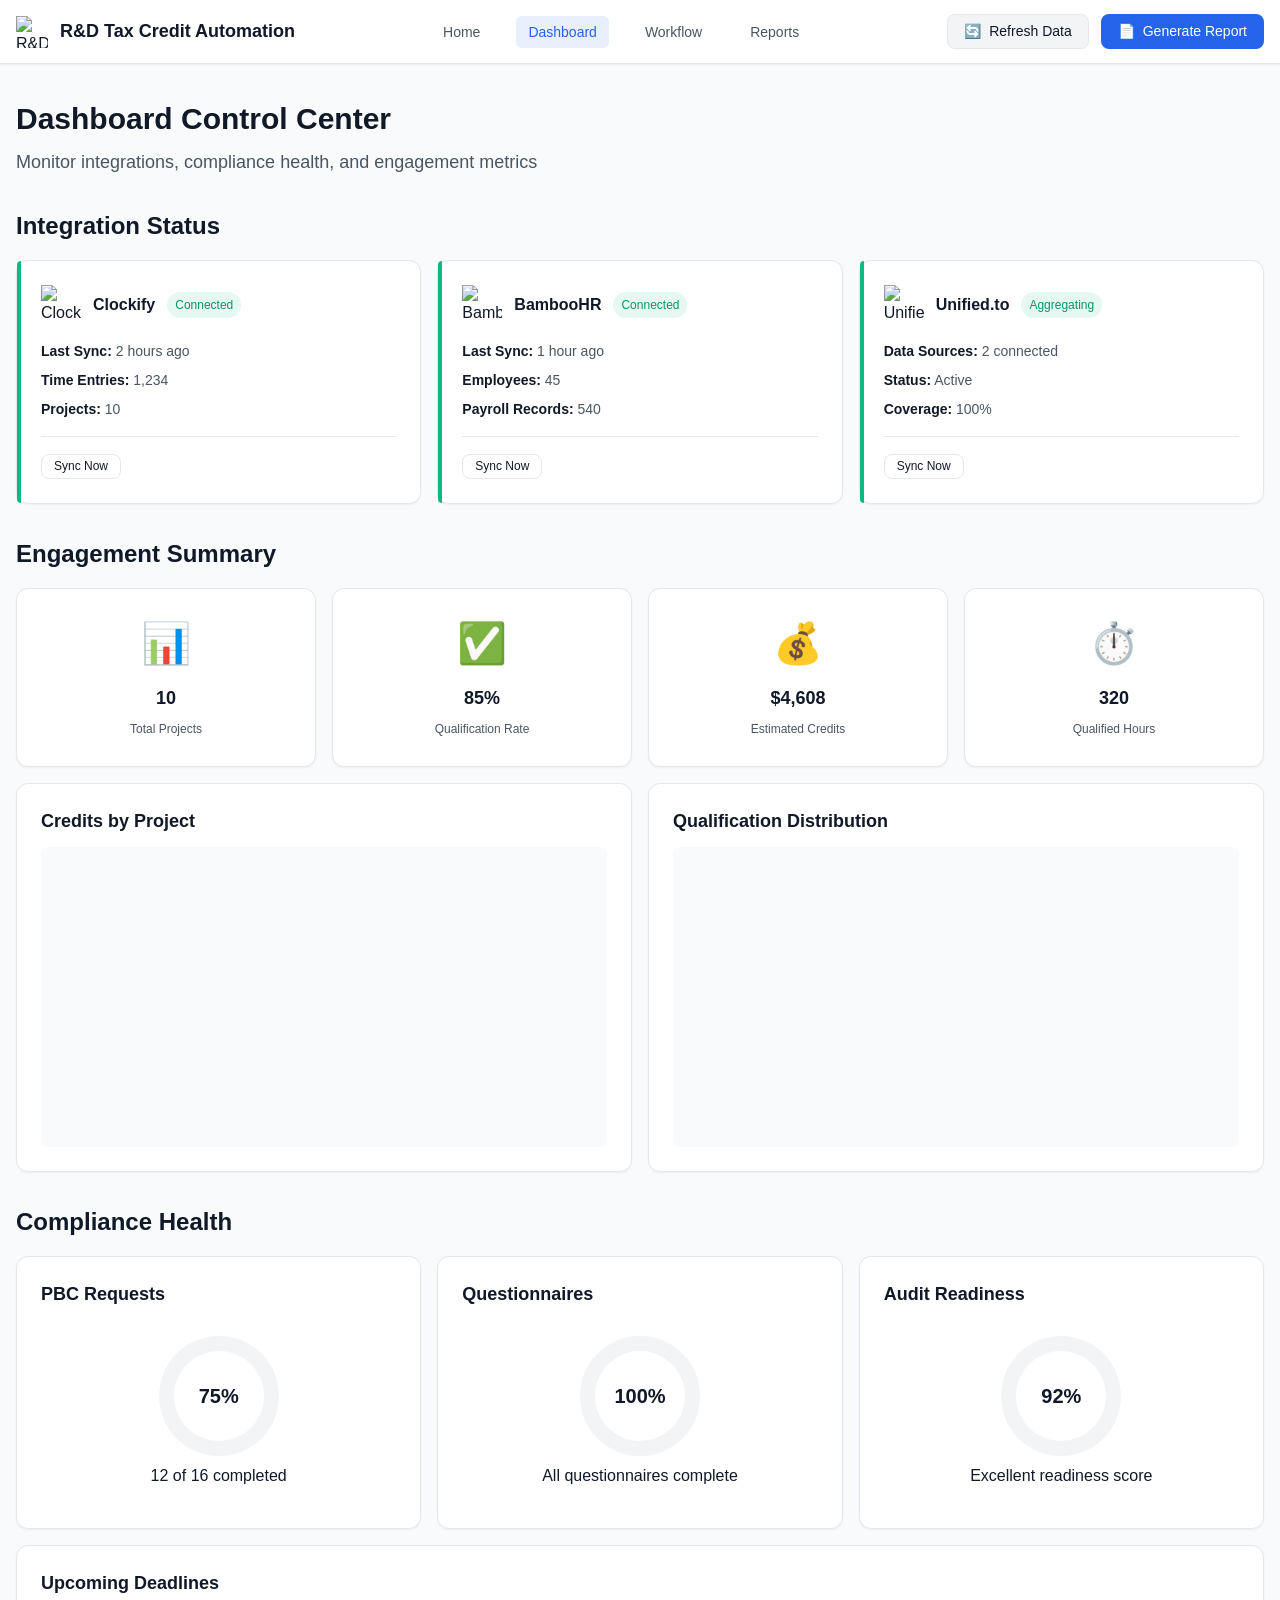
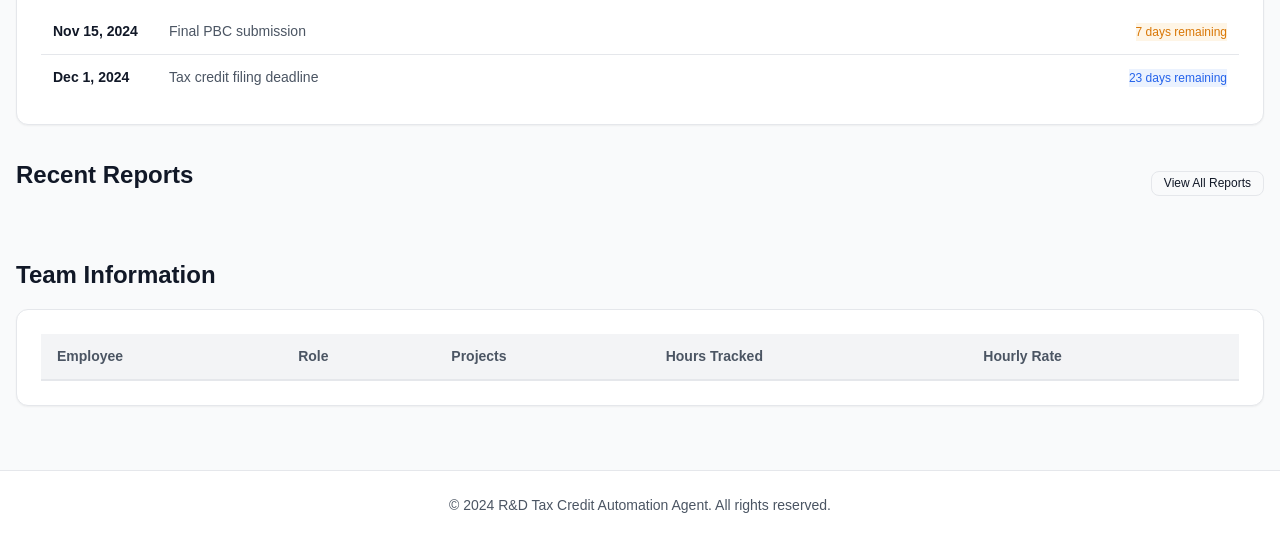
==== commit 9f8978ae: "files uploaded" ====
--- a/frontend/index.html
+++ b/frontend/index.html
@@ -13,6 +13,7 @@
     <link rel="stylesheet" href="css/components.css">
     <link rel="stylesheet" href="css/dashboard.css">
     <link rel="stylesheet" href="css/dashboard-enhanced.css">
+    <link rel="stylesheet" href="css/pdf-viewer.css">
     
     <!-- Favicon -->
     <link rel="icon" type="image/png" href="assets/icons/favicon.png">
@@ -26,6 +27,7 @@
                 <span class="brand-name">R&D Tax Credit Automation</span>
             </div>
             <ul class="navbar-menu">
+                <li><a href="home.html">Home</a></li>
                 <li><a href="index.html" class="active">Dashboard</a></li>
                 <li><a href="workflow.html">Workflow</a></li>
                 <li><a href="reports.html">Reports</a></li>
@@ -98,7 +100,7 @@
                             <p class="metric"><strong>Coverage:</strong> 100%</p>
                         </div>
                         <div class="card-footer">
-                            <button class="btn btn-sm btn-outline">Configure</button>
+                            <button class="btn btn-sm btn-outline">Sync Now</button>
                         </div>
                     </div>
                 </div>
@@ -193,6 +195,29 @@
                             <span class="deadline-status status-info">23 days remaining</span>
                         </li>
                     </ul>
+                </div>
+            </section>
+
+            <!-- Recent Reports Section -->
+            <section class="section">
+                <div class="section-header">
+                    <h2 class="section-title">Recent Reports</h2>
+                    <a href="reports.html" class="btn btn-sm btn-outline">View All Reports</a>
+                </div>
+                <div class="grid grid-3" id="recentReportsGrid">
+                    <!-- Report cards will be populated by JavaScript -->
+                </div>
+                <div id="noReportsMessage" style="display: none;">
+                    <div class="card text-center">
+                        <div class="empty-state">
+                            <div class="empty-icon">📄</div>
+                            <h3>No Reports Yet</h3>
+                            <p>Generate your first R&D tax credit report to get started</p>
+                            <button class="btn btn-primary" onclick="window.location.href='workflow.html'">
+                                Generate Report
+                            </button>
+                        </div>
+                    </div>
                 </div>
             </section>
 
@@ -228,9 +253,76 @@
         </div>
     </footer>
 
+    <!-- PDF Viewer Modal -->
+    <div class="pdf-viewer-modal" id="pdfViewerModal">
+        <!-- Header -->
+        <div class="pdf-viewer-header">
+            <div class="pdf-viewer-title-section">
+                <h2 class="pdf-viewer-title" id="pdfViewerTitle" data-report-id="">PDF Report</h2>
+                <div class="pdf-metadata" id="pdfMetadata"></div>
+            </div>
+            <div class="pdf-viewer-actions">
+                <button class="pdf-toolbar-btn primary" id="pdfDownloadBtn" title="Download PDF">
+                    ⬇️
+                </button>
+                <button class="pdf-toolbar-btn" id="pdfViewerCloseBtn" title="Close Viewer (Esc)">
+                    ✕
+                </button>
+            </div>
+        </div>
+
+        <!-- Toolbar -->
+        <div class="pdf-viewer-toolbar">
+            <div class="pdf-toolbar-group">
+                <button class="pdf-toolbar-btn" id="pdfPrevBtn" title="Previous Page (←)">
+                    ◀
+                </button>
+                <span class="pdf-page-info" id="pdfPageInfo">Page 1 of 1</span>
+                <button class="pdf-toolbar-btn" id="pdfNextBtn" title="Next Page (→)">
+                    ▶
+                </button>
+            </div>
+
+            <div class="pdf-toolbar-separator"></div>
+
+            <div class="pdf-toolbar-group">
+                <button class="pdf-toolbar-btn" id="pdfZoomOutBtn" title="Zoom Out (-)">
+                    −
+                </button>
+                <span class="pdf-zoom-info" id="pdfZoomInfo">100%</span>
+                <button class="pdf-toolbar-btn" id="pdfZoomInBtn" title="Zoom In (+)">
+                    +
+                </button>
+                <button class="pdf-toolbar-btn" id="pdfResetZoomBtn" title="Reset Zoom (0)">
+                    ⟲
+                </button>
+                <button class="pdf-toolbar-btn" id="pdfFitWidthBtn" title="Fit to Width">
+                    ⇔
+                </button>
+            </div>
+        </div>
+
+        <!-- PDF Canvas Container -->
+        <div class="pdf-viewer-content">
+            <div class="pdf-canvas-container" id="pdfCanvasContainer">
+                <canvas id="pdfCanvas"></canvas>
+            </div>
+        </div>
+
+        <!-- Keyboard Shortcuts Hint -->
+        <div class="pdf-shortcuts-hint">
+            <ul>
+                <li><span>Navigate:</span> <kbd>←</kbd> <kbd>→</kbd></li>
+                <li><span>Zoom:</span> <kbd>+</kbd> <kbd>-</kbd> <kbd>0</kbd></li>
+                <li><span>Close:</span> <kbd>Esc</kbd></li>
+            </ul>
+        </div>
+    </div>
+
     <!-- JavaScript -->
     <script src="js/utils.js"></script>
     <script src="js/api.js"></script>
+    <script src="js/pdf-viewer.js"></script>
     <script src="js/charts.js"></script>
     <script src="js/charts-enhanced.js"></script>
     <script src="js/dashboard.js"></script>
--- a/frontend/css/dashboard.css
+++ b/frontend/css/dashboard.css
@@ -148,3 +148,144 @@
 .deadline-status {
     font-size: var(--font-size-xs);
 }
+
+
+/* Section Header */
+.section-header {
+    display: flex;
+    align-items: center;
+    justify-content: space-between;
+    margin-bottom: var(--spacing-4);
+}
+
+/* Report Cards */
+.report-card {
+    display: flex;
+    flex-direction: column;
+    overflow: hidden;
+    transition: all var(--transition-base);
+}
+
+.report-card:hover {
+    transform: translateY(-2px);
+    box-shadow: var(--shadow-lg);
+}
+
+.report-thumbnail-container {
+    width: 100%;
+    height: 200px;
+    overflow: hidden;
+    background: var(--bg-secondary);
+    cursor: pointer;
+    transition: all var(--transition-base);
+}
+
+.report-thumbnail-container:hover {
+    opacity: 0.9;
+}
+
+.report-card-body {
+    padding: var(--spacing-4);
+    flex: 1;
+    display: flex;
+    flex-direction: column;
+}
+
+.report-card-title {
+    font-size: var(--font-size-base);
+    font-weight: var(--font-weight-semibold);
+    color: var(--text-primary);
+    margin: 0 0 var(--spacing-3) 0;
+}
+
+.report-card-meta {
+    display: flex;
+    gap: var(--spacing-3);
+    margin-bottom: var(--spacing-3);
+    font-size: var(--font-size-sm);
+    color: var(--text-secondary);
+}
+
+.meta-item {
+    display: flex;
+    align-items: center;
+    gap: var(--spacing-1);
+}
+
+.meta-icon {
+    font-size: 1rem;
+}
+
+.report-card-stats {
+    display: grid;
+    grid-template-columns: 1fr 1fr;
+    gap: var(--spacing-3);
+    padding: var(--spacing-3);
+    background: var(--bg-secondary);
+    border-radius: var(--radius-base);
+    margin-bottom: var(--spacing-3);
+}
+
+.stat-item {
+    display: flex;
+    flex-direction: column;
+    align-items: center;
+    text-align: center;
+}
+
+.stat-label {
+    font-size: var(--font-size-xs);
+    color: var(--text-secondary);
+    margin-bottom: var(--spacing-1);
+}
+
+.stat-value {
+    font-size: var(--font-size-lg);
+    font-weight: var(--font-weight-bold);
+    color: var(--text-primary);
+}
+
+.report-card-actions {
+    display: flex;
+    gap: var(--spacing-2);
+    margin-top: auto;
+}
+
+.report-card-actions .btn {
+    flex: 1;
+}
+
+/* Empty State */
+.empty-state {
+    text-align: center;
+    padding: var(--spacing-8) var(--spacing-4);
+}
+
+.empty-icon {
+    font-size: 4rem;
+    margin-bottom: var(--spacing-4);
+}
+
+.empty-state h3 {
+    font-size: var(--font-size-xl);
+    font-weight: var(--font-weight-semibold);
+    color: var(--text-primary);
+    margin-bottom: var(--spacing-2);
+}
+
+.empty-state p {
+    font-size: var(--font-size-base);
+    color: var(--text-secondary);
+    margin-bottom: var(--spacing-4);
+}
+
+/* Responsive adjustments */
+@media (max-width: 768px) {
+    .report-card-actions {
+        flex-direction: column;
+    }
+    
+    .report-card-actions .btn {
+        width: 100%;
+    }
+}
--- a/frontend/css/pdf-viewer.css
+++ b/frontend/css/pdf-viewer.css
@@ -0,0 +1,357 @@
+/**
+ * PDF Viewer Styles
+ * Modal overlay with PDF.js canvas and controls
+ */
+
+/* PDF Viewer Modal */
+.pdf-viewer-modal {
+    position: fixed;
+    top: 0;
+    left: 0;
+    right: 0;
+    bottom: 0;
+    z-index: 9999;
+    display: none;
+    background: rgba(0, 0, 0, 0.9);
+}
+
+.pdf-viewer-modal.active {
+    display: flex;
+    flex-direction: column;
+}
+
+/* PDF Viewer Header */
+.pdf-viewer-header {
+    display: flex;
+    align-items: center;
+    justify-content: space-between;
+    padding: var(--spacing-4) var(--spacing-6);
+    background: rgba(0, 0, 0, 0.95);
+    border-bottom: 1px solid rgba(255, 255, 255, 0.1);
+}
+
+.pdf-viewer-title-section {
+    flex: 1;
+    min-width: 0;
+}
+
+.pdf-viewer-title {
+    font-size: var(--font-size-lg);
+    font-weight: var(--font-weight-semibold);
+    color: white;
+    margin: 0 0 var(--spacing-2) 0;
+    white-space: nowrap;
+    overflow: hidden;
+    text-overflow: ellipsis;
+}
+
+.pdf-metadata {
+    display: flex;
+    gap: var(--spacing-4);
+    flex-wrap: wrap;
+}
+
+.pdf-meta-item {
+    display: flex;
+    gap: var(--spacing-2);
+    font-size: var(--font-size-sm);
+}
+
+.pdf-meta-label {
+    color: rgba(255, 255, 255, 0.6);
+}
+
+.pdf-meta-value {
+    color: rgba(255, 255, 255, 0.9);
+    font-weight: var(--font-weight-medium);
+}
+
+.pdf-viewer-actions {
+    display: flex;
+    gap: var(--spacing-2);
+}
+
+/* PDF Viewer Toolbar */
+.pdf-viewer-toolbar {
+    display: flex;
+    align-items: center;
+    justify-content: center;
+    gap: var(--spacing-4);
+    padding: var(--spacing-3) var(--spacing-6);
+    background: rgba(0, 0, 0, 0.95);
+    border-bottom: 1px solid rgba(255, 255, 255, 0.1);
+}
+
+.pdf-toolbar-group {
+    display: flex;
+    align-items: center;
+    gap: var(--spacing-2);
+}
+
+.pdf-toolbar-separator {
+    width: 1px;
+    height: 24px;
+    background: rgba(255, 255, 255, 0.2);
+}
+
+.pdf-toolbar-btn {
+    display: flex;
+    align-items: center;
+    justify-content: center;
+    width: 36px;
+    height: 36px;
+    background: rgba(255, 255, 255, 0.1);
+    border: 1px solid rgba(255, 255, 255, 0.2);
+    border-radius: var(--radius-base);
+    color: white;
+    cursor: pointer;
+    transition: all var(--transition-base);
+    font-size: 1rem;
+}
+
+.pdf-toolbar-btn:hover:not(:disabled) {
+    background: rgba(255, 255, 255, 0.2);
+    border-color: rgba(255, 255, 255, 0.3);
+    transform: translateY(-1px);
+}
+
+.pdf-toolbar-btn:disabled {
+    opacity: 0.3;
+    cursor: not-allowed;
+}
+
+.pdf-toolbar-btn.primary {
+    background: var(--color-primary);
+    border-color: var(--color-primary);
+}
+
+.pdf-toolbar-btn.primary:hover:not(:disabled) {
+    background: var(--color-primary-dark);
+    border-color: var(--color-primary-dark);
+}
+
+.pdf-page-info,
+.pdf-zoom-info {
+    font-size: var(--font-size-sm);
+    color: rgba(255, 255, 255, 0.9);
+    font-weight: var(--font-weight-medium);
+    min-width: 100px;
+    text-align: center;
+}
+
+/* PDF Viewer Content */
+.pdf-viewer-content {
+    flex: 1;
+    display: flex;
+    align-items: center;
+    justify-content: center;
+    overflow: auto;
+    padding: var(--spacing-6);
+    background: rgba(0, 0, 0, 0.8);
+}
+
+.pdf-canvas-container {
+    display: flex;
+    align-items: center;
+    justify-content: center;
+    max-width: 100%;
+    max-height: 100%;
+}
+
+#pdfCanvas {
+    display: block;
+    max-width: 100%;
+    max-height: 100%;
+    box-shadow: 0 4px 20px rgba(0, 0, 0, 0.5);
+    background: white;
+}
+
+/* PDF Loading State */
+.pdf-loading {
+    display: flex;
+    flex-direction: column;
+    align-items: center;
+    justify-content: center;
+    padding: var(--spacing-8);
+    color: rgba(255, 255, 255, 0.9);
+}
+
+.pdf-loading .spinner {
+    width: 50px;
+    height: 50px;
+    border: 4px solid rgba(255, 255, 255, 0.2);
+    border-top-color: white;
+    border-radius: 50%;
+    animation: spin 1s linear infinite;
+    margin-bottom: var(--spacing-4);
+}
+
+.pdf-loading p {
+    font-size: var(--font-size-base);
+    color: rgba(255, 255, 255, 0.8);
+}
+
+/* PDF Thumbnail in Report Cards */
+.pdf-thumbnail-preview {
+    width: 100%;
+    height: 200px;
+    display: flex;
+    align-items: center;
+    justify-content: center;
+    background: var(--bg-secondary);
+    border-radius: var(--radius-base);
+    overflow: hidden;
+    margin-bottom: var(--spacing-4);
+    cursor: pointer;
+    transition: all var(--transition-base);
+}
+
+.pdf-thumbnail-preview:hover {
+    transform: scale(1.02);
+    box-shadow: var(--shadow-md);
+}
+
+.pdf-thumbnail-preview img {
+    max-width: 100%;
+    max-height: 100%;
+    object-fit: contain;
+}
+
+.pdf-thumbnail-loading {
+    display: flex;
+    flex-direction: column;
+    align-items: center;
+    gap: var(--spacing-2);
+    color: var(--text-secondary);
+}
+
+.pdf-thumbnail-loading .spinner {
+    width: 30px;
+    height: 30px;
+    border: 3px solid var(--border-color);
+    border-top-color: var(--color-primary);
+    border-radius: 50%;
+    animation: spin 1s linear infinite;
+}
+
+/* Preview Button in Table */
+.preview-btn {
+    display: inline-flex;
+    align-items: center;
+    gap: var(--spacing-2);
+    padding: var(--spacing-2) var(--spacing-3);
+    background: var(--color-primary);
+    color: white;
+    border: none;
+    border-radius: var(--radius-base);
+    font-size: var(--font-size-sm);
+    font-weight: var(--font-weight-medium);
+    cursor: pointer;
+    transition: all var(--transition-base);
+}
+
+.preview-btn:hover {
+    background: var(--color-primary-dark);
+    transform: translateY(-1px);
+    box-shadow: var(--shadow-sm);
+}
+
+.preview-btn .icon {
+    font-size: 1rem;
+}
+
+/* Responsive Design */
+@media (max-width: 768px) {
+    .pdf-viewer-header {
+        flex-direction: column;
+        align-items: flex-start;
+        gap: var(--spacing-3);
+    }
+    
+    .pdf-viewer-actions {
+        width: 100%;
+        justify-content: flex-end;
+    }
+    
+    .pdf-viewer-toolbar {
+        flex-wrap: wrap;
+        gap: var(--spacing-2);
+        padding: var(--spacing-2) var(--spacing-3);
+    }
+    
+    .pdf-toolbar-group {
+        gap: var(--spacing-1);
+    }
+    
+    .pdf-toolbar-btn {
+        width: 32px;
+        height: 32px;
+        font-size: 0.9rem;
+    }
+    
+    .pdf-page-info,
+    .pdf-zoom-info {
+        font-size: var(--font-size-xs);
+        min-width: 80px;
+    }
+    
+    .pdf-viewer-content {
+        padding: var(--spacing-3);
+    }
+}
+
+/* Keyboard Shortcuts Help */
+.pdf-shortcuts-hint {
+    position: absolute;
+    bottom: var(--spacing-4);
+    right: var(--spacing-4);
+    padding: var(--spacing-3);
+    background: rgba(0, 0, 0, 0.9);
+    border: 1px solid rgba(255, 255, 255, 0.2);
+    border-radius: var(--radius-base);
+    color: rgba(255, 255, 255, 0.8);
+    font-size: var(--font-size-xs);
+    pointer-events: none;
+    opacity: 0;
+    transition: opacity var(--transition-base);
+}
+
+.pdf-viewer-modal:hover .pdf-shortcuts-hint {
+    opacity: 1;
+}
+
+.pdf-shortcuts-hint ul {
+    list-style: none;
+    padding: 0;
+    margin: 0;
+}
+
+.pdf-shortcuts-hint li {
+    display: flex;
+    justify-content: space-between;
+    gap: var(--spacing-3);
+    margin-bottom: var(--spacing-1);
+}
+
+.pdf-shortcuts-hint kbd {
+    padding: 2px 6px;
+    background: rgba(255, 255, 255, 0.1);
+    border: 1px solid rgba(255, 255, 255, 0.2);
+    border-radius: 3px;
+    font-family: var(--font-family-mono);
+    font-size: var(--font-size-xs);
+}
+
+/* Animation */
+@keyframes spin {
+    to {
+        transform: rotate(360deg);
+    }
+}
+
+/* Print Styles */
+@media print {
+    .pdf-viewer-modal {
+        display: none;
+    }
+}
